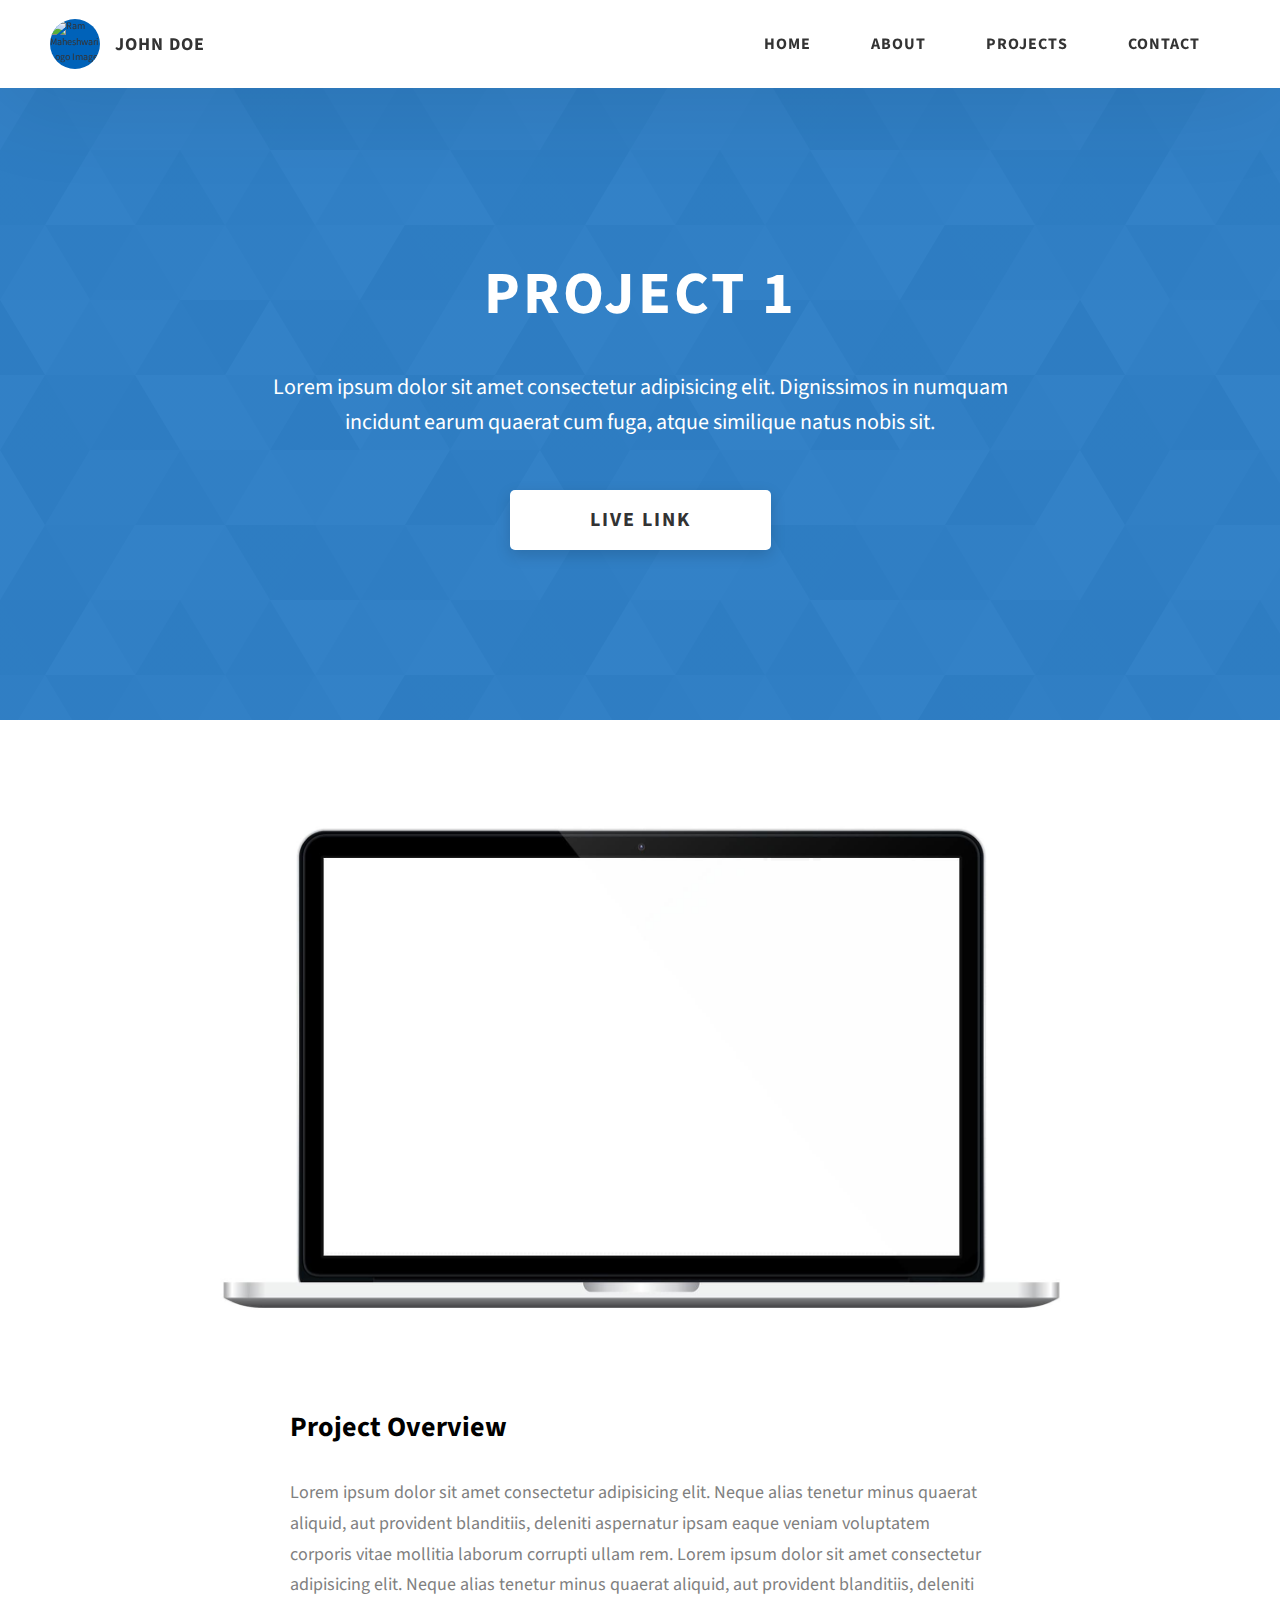
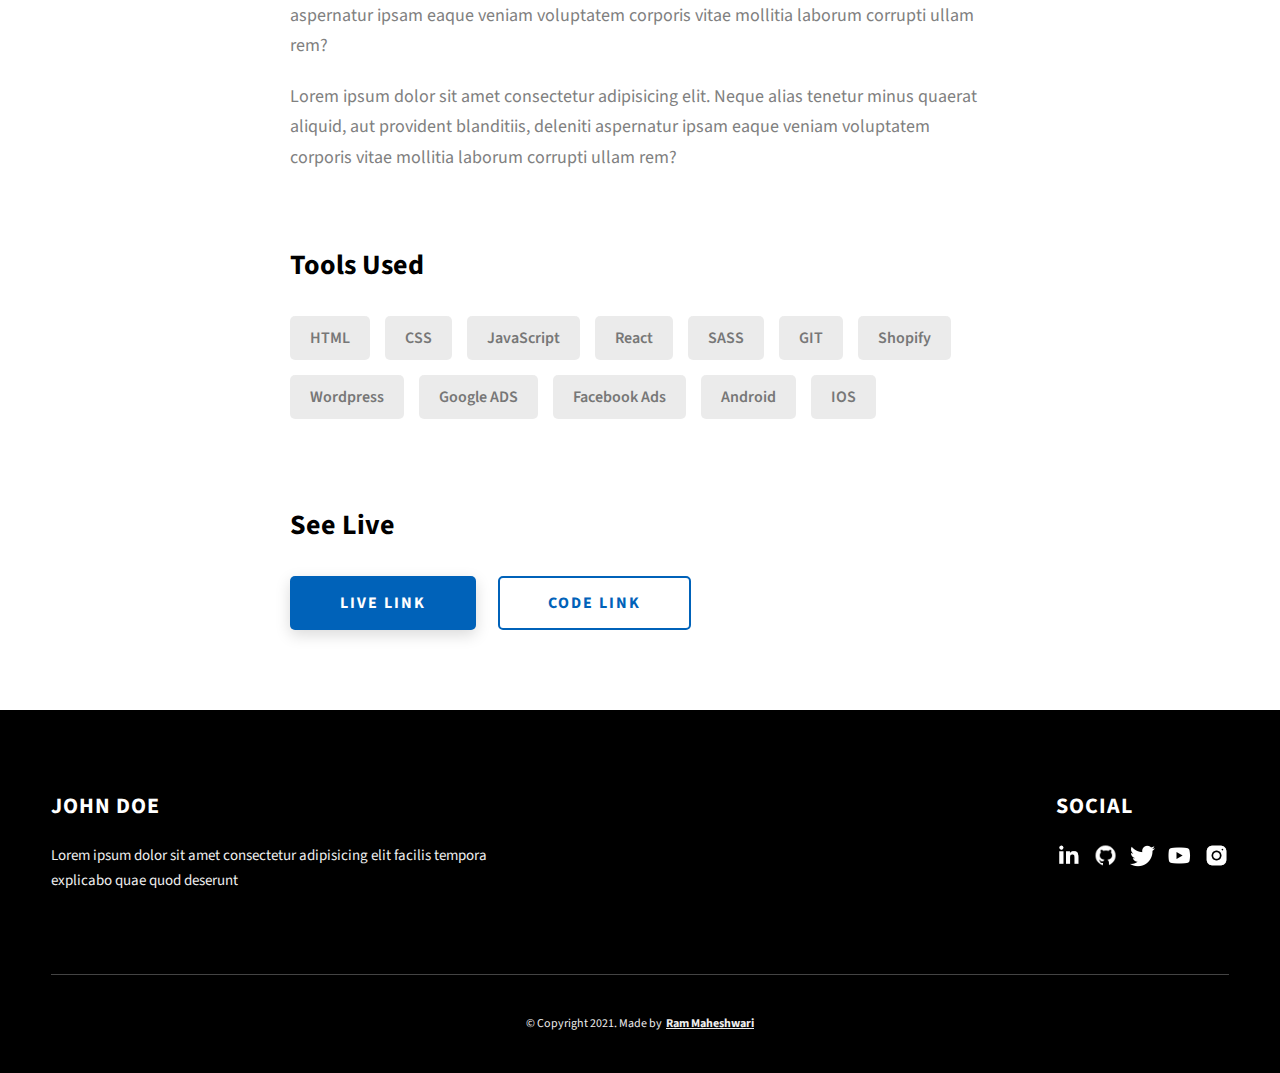
==== project-1.html @ fe513d48 "first commit" ====
<!DOCTYPE html>
<html lang="en">
  <head>
    <meta charset="UTF-8" />
    <meta name="viewport" content="width=device-width, initial-scale=1.0" />
    <meta http-equiv="X-UA-Compatible" content="ie=edge" />
    <title>Case Study of Project 1</title>
    <meta name="description" content="Case study page of Project" />

    <link rel="stylesheet" href="css/style.css" />

    <link rel="preconnect" href="https://fonts.googleapis.com" />
    <link rel="preconnect" href="https://fonts.gstatic.com" crossorigin />
    <link
      href="https://fonts.googleapis.com/css2?family=Source+Sans+Pro:wght@400;600;700;900&display=swap"
      rel="stylesheet"
    />
  </head>
  <body>
    <header class="header">
      <div class="header__content">
        <div class="header__logo-container">
          <div class="header__logo-img-cont">
            <img
              src="./assets/png/john-doe.png"
              alt="Ram Maheshwari Logo Image"
              class="header__logo-img"
            />
          </div>
          <span class="header__logo-sub">John Doe</span>
        </div>
        <div class="header__main">
          <ul class="header__links">
            <li class="header__link-wrapper">
              <a href="./index.html" class="header__link"> Home </a>
            </li>
            <li class="header__link-wrapper">
              <a href="./index.html#about" class="header__link">About </a>
            </li>
            <li class="header__link-wrapper">
              <a href="./index.html#projects" class="header__link">
                Projects
              </a>
            </li>
            <li class="header__link-wrapper">
              <a href="./index.html#contact" class="header__link"> Contact </a>
            </li>
          </ul>
          <div class="header__main-ham-menu-cont">
            <img
              src="./assets/svg/ham-menu.svg"
              alt="hamburger menu"
              class="header__main-ham-menu"
            />
            <img
              src="./assets/svg/ham-menu-close.svg"
              alt="hamburger menu close"
              class="header__main-ham-menu-close d-none"
            />
          </div>
        </div>
      </div>
      <div class="header__sm-menu">
        <div class="header__sm-menu-content">
          <ul class="header__sm-menu-links">
            <li class="header__sm-menu-link">
              <a href="./index.html"> Home </a>
            </li>

            <li class="header__sm-menu-link">
              <a href="./index.html#about"> About </a>
            </li>

            <li class="header__sm-menu-link">
              <a href="./index.html#projects"> Projects </a>
            </li>

            <li class="header__sm-menu-link">
              <a href="./index.html#contact"> Contact </a>
            </li>
          </ul>
        </div>
      </div>
    </header>
    <section class="project-cs-hero">
      <div class="project-cs-hero__content">
        <h1 class="heading-primary">Project 1</h1>
        <div class="project-cs-hero__info">
          <p class="text-primary">
            Lorem ipsum dolor sit amet consectetur adipisicing elit. Dignissimos
            in numquam incidunt earum quaerat cum fuga, atque similique natus
            nobis sit.
          </p>
        </div>
        <div class="project-cs-hero__cta">
          <a href="#" class="btn btn--bg" target="_blank">Live Link</a>
        </div>
      </div>
    </section>
    <section class="project-details">
      <div class="main-container">
        <div class="project-details__content">
          <div class="project-details__showcase-img-cont">
            <img
              src="./assets/jpeg/project-mockup-example.jpeg"
              alt="Project Image"
              class="project-details__showcase-img"
            />
          </div>
          <div class="project-details__content-main">
            <div class="project-details__desc">
              <h3 class="project-details__content-title">Project Overview</h3>
              <p class="project-details__desc-para">
                Lorem ipsum dolor sit amet consectetur adipisicing elit. Neque
                alias tenetur minus quaerat aliquid, aut provident blanditiis,
                deleniti aspernatur ipsam eaque veniam voluptatem corporis vitae
                mollitia laborum corrupti ullam rem. Lorem ipsum dolor sit amet
                consectetur adipisicing elit. Neque alias tenetur minus quaerat
                aliquid, aut provident blanditiis, deleniti aspernatur ipsam
                eaque veniam voluptatem corporis vitae mollitia laborum corrupti
                ullam rem?
              </p>
              <p class="project-details__desc-para">
                Lorem ipsum dolor sit amet consectetur adipisicing elit. Neque
                alias tenetur minus quaerat aliquid, aut provident blanditiis,
                deleniti aspernatur ipsam eaque veniam voluptatem corporis vitae
                mollitia laborum corrupti ullam rem?
              </p>
            </div>
            <div class="project-details__tools-used">
              <h3 class="project-details__content-title">Tools Used</h3>
              <div class="skills">
                <div class="skills__skill">HTML</div>
                <div class="skills__skill">CSS</div>
                <div class="skills__skill">JavaScript</div>
                <div class="skills__skill">React</div>
                <div class="skills__skill">SASS</div>
                <div class="skills__skill">GIT</div>
                <div class="skills__skill">Shopify</div>
                <div class="skills__skill">Wordpress</div>
                <div class="skills__skill">Google ADS</div>
                <div class="skills__skill">Facebook Ads</div>
                <div class="skills__skill">Android</div>
                <div class="skills__skill">IOS</div>
              </div>
            </div>
            <div class="project-details__links">
              <h3 class="project-details__content-title">See Live</h3>
              <a
                href="#"
                class="btn btn--med btn--theme project-details__links-btn"
                target="_blank"
                >Live Link</a
              >
              <a
                href="#"
                class="btn btn--med btn--theme-inv project-details__links-btn"
                target="_blank"
                >Code Link</a
              >
            </div>
          </div>
        </div>
      </div>
    </section>
    <footer class="main-footer">
      <div class="main-container">
        <div class="main-footer__upper">
          <div class="main-footer__row main-footer__row-1">
            <h2 class="heading heading-sm main-footer__heading-sm">
              <span>Social</span>
            </h2>
            <div class="main-footer__social-cont">
              <a target="_blank" rel="noreferrer" href="#">
                <img
                  class="main-footer__icon"
                  src="./assets/png/linkedin-ico.png"
                  alt="icon"
                />
              </a>
              <a target="_blank" rel="noreferrer" href="#">
                <img
                  class="main-footer__icon"
                  src="./assets/png/github-ico.png"
                  alt="icon"
                />
              </a>
              <a target="_blank" rel="noreferrer" href="#">
                <img
                  class="main-footer__icon"
                  src="./assets/png/twitter-ico.png"
                  alt="icon"
                />
              </a>
              <a target="_blank" rel="noreferrer" href="#">
                <img
                  class="main-footer__icon"
                  src="./assets/png/yt-ico.png"
                  alt="icon"
                />
              </a>
              <a target="_blank" rel="noreferrer" href="#">
                <img
                  class="main-footer__icon main-footer__icon--mr-none"
                  src="./assets/png/insta-ico.png"
                  alt="icon"
                />
              </a>
            </div>
          </div>
          <div class="main-footer__row main-footer__row-2">
            <h4 class="heading heading-sm text-lt">John Doe</h4>
            <p class="main-footer__short-desc">
              Lorem ipsum dolor sit amet consectetur adipisicing elit facilis
              tempora explicabo quae quod deserunt
            </p>
          </div>
        </div>

        <div class="main-footer__lower">
          &copy; Copyright 2021. Made by
          <a rel="noreferrer" target="_blank" href="https://rammaheshwari.com"
            >Ram Maheshwari</a
          >
        </div>
      </div>
    </footer>
    <script src="./index.js"></script>
  </body>
</html>
---- css/style.css ----
/*
0 - 600px:      Phone
600 - 900px:    Tablet portrait
900 - 1200px:   Tablet landscape
[1200 - 1800] is where our normal styles apply
1800px + :      Big desktop
$breakpoint arguement choices:
- phone
- tab-port
- tab-land
- big-desktop

Inside media queries 1em is always 16px i.e 1em = 16px at every screen size only inside media queries
*/
*,
*::after,
*::before {
  margin: 0;
  padding: 0;
  box-sizing: inherit;
  font-family: inherit; }

html {
  font-size: 62.5%;
  scroll-behavior: smooth; }
  @media only screen and (max-width: 75em) {
    html {
      font-size: 59%; } }
  @media only screen and (max-width: 56.25em) {
    html {
      font-size: 56%; } }
  @media only screen and (min-width: 112.5em) {
    html {
      font-size: 65%; } }

body {
  box-sizing: border-box;
  position: relative;
  line-height: 1.5;
  font-family: sans-serif;
  overflow-x: hidden;
  overflow-y: scroll;
  font-family: 'Source Sans Pro', sans-serif; }

a {
  text-decoration: none;
  color: inherit; }

li {
  list-style: none; }

input:focus,
button:focus,
a:focus,
textarea:focus {
  outline: none; }

button {
  border: none;
  cursor: pointer; }

textarea {
  resize: none; }

.heading-primary {
  font-size: 6rem;
  text-transform: uppercase;
  letter-spacing: 3px;
  text-align: center; }
  @media only screen and (max-width: 37.5em) {
    .heading-primary {
      font-size: 4.5rem; } }

.heading-sec__mb-bg {
  margin-bottom: 11rem; }
  @media only screen and (max-width: 56.25em) {
    .heading-sec__mb-bg {
      margin-bottom: 8rem; } }

.heading-sec__mb-med {
  margin-bottom: 9rem; }
  @media only screen and (max-width: 56.25em) {
    .heading-sec__mb-med {
      margin-bottom: 8rem; } }

.heading-sec__main {
  display: block;
  font-size: 4rem;
  text-transform: uppercase;
  letter-spacing: 1px;
  letter-spacing: 3px;
  text-align: center;
  margin-bottom: 3.5rem;
  position: relative; }
  .heading-sec__main--lt {
    color: #fff; }
    .heading-sec__main--lt::after {
      content: '';
      background: #fff !important; }
  .heading-sec__main::after {
    content: '';
    position: absolute;
    top: calc(100% + 1.5rem);
    height: 5px;
    width: 3rem;
    background: #0062b9;
    left: 50%;
    transform: translateX(-50%);
    border-radius: 5px; }
    @media only screen and (max-width: 37.5em) {
      .heading-sec__main::after {
        top: calc(100% + 1.2rem); } }

.heading-sec__sub {
  display: block;
  text-align: center;
  color: #777;
  font-size: 2rem;
  font-weight: 500;
  max-width: 80rem;
  margin: auto;
  line-height: 1.6; }
  @media only screen and (max-width: 37.5em) {
    .heading-sec__sub {
      font-size: 1.8rem; } }
  .heading-sec__sub--lt {
    color: #eee; }

.heading-sm {
  font-size: 2.2rem;
  text-transform: uppercase;
  letter-spacing: 1px; }

.main-container {
  max-width: 120rem;
  margin: auto;
  width: 92%; }

.btn {
  background: #fff;
  color: #333;
  text-transform: uppercase;
  letter-spacing: 2px;
  display: inline-block;
  font-weight: 700;
  border-radius: 5px;
  box-shadow: 0 5px 15px 0 rgba(0, 0, 0, 0.15);
  transition: transform .3s; }
  .btn:hover {
    transform: translateY(-3px); }
  .btn--bg {
    padding: 1.5rem 8rem;
    font-size: 2rem; }
  .btn--med {
    padding: 1.5rem 5rem;
    font-size: 1.6rem; }
  .btn--theme {
    background: #0062b9;
    color: #fff; }
  .btn--theme-inv {
    color: #0062b9;
    background: #fff;
    border: 2px solid #0062b9;
    box-shadow: none;
    padding: calc(1.5rem - 2px) calc(5rem - 2px); }

.sec-pad {
  padding: 12rem 0; }
  @media only screen and (max-width: 56.25em) {
    .sec-pad {
      padding: 8rem 0; } }

.text-primary {
  color: #fff;
  font-size: 2.2rem;
  text-align: center;
  width: 100%;
  line-height: 1.6; }
  @media only screen and (max-width: 37.5em) {
    .text-primary {
      font-size: 2rem; } }

.d-none {
  display: none; }

.home-hero {
  color: #fff;
  background: linear-gradient(to right, rgba(0, 98, 185, 0.8), rgba(0, 98, 185, 0.8)), url(../../assets/svg/common-bg.svg);
  background-position: center;
  height: 100vh;
  min-height: 80rem;
  max-height: 120rem;
  position: relative; }
  @media only screen and (max-width: 37.5em) {
    .home-hero {
      height: unset;
      min-height: unset; } }
  .home-hero__socials {
    position: absolute;
    top: 50%;
    border: 2px solid #eee;
    border-left: 2px solid #eee;
    transform: translateY(-50%); }
    @media only screen and (max-width: 56.25em) {
      .home-hero__socials {
        display: none; } }
  .home-hero__mouse-scroll-cont {
    position: absolute;
    bottom: 3%;
    left: 50%;
    transform: translateX(-50%); }
    @media only screen and (max-width: 37.5em) {
      .home-hero__mouse-scroll-cont {
        display: none; } }
  .home-hero__social {
    width: 5rem; }
  .home-hero__social-icon-link {
    width: 100%;
    display: block;
    padding: 1.2rem;
    border-bottom: 2px solid #eee;
    transition: background .3s; }
    .home-hero__social-icon-link:hover {
      background: rgba(255, 255, 255, 0.1); }
    .home-hero__social-icon-link--bd-none {
      border-bottom: 0; }
  .home-hero__social-icon {
    width: 100%; }
  .home-hero__content {
    position: absolute;
    top: 50%;
    left: 50%;
    transform: translate(-50%, -50%);
    max-width: 90rem;
    width: 92%; }
    @media only screen and (max-width: 37.5em) {
      .home-hero__content {
        padding: 19rem 0 13rem 0;
        margin: auto;
        position: static;
        transform: translate(0, 0); } }
  .home-hero__info {
    margin: 3rem auto 0 auto;
    max-width: 80rem; }
  .home-hero__cta {
    margin-top: 5rem;
    text-align: center; }

.about {
  background: #fafafa; }
  .about__content {
    display: grid;
    grid-template-columns: 1fr 1fr;
    grid-gap: 10rem; }
    @media only screen and (max-width: 56.25em) {
      .about__content {
        grid-template-columns: 1fr;
        grid-gap: 8rem; } }
    .about__content-title {
      font-weight: 700;
      font-size: 2.8rem;
      margin-bottom: 3rem; }
      @media only screen and (max-width: 37.5em) {
        .about__content-title {
          font-size: 2.4rem; } }
    .about__content-details-para {
      font-size: 1.8rem;
      color: grey;
      max-width: 60rem;
      line-height: 1.7;
      margin-bottom: 1rem; }
      .about__content-details-para--hl {
        font-weight: 700;
        margin: 0 3px; }
      .about__content-details-para:last-child {
        margin-bottom: 4rem; }

.projects__row {
  display: grid;
  grid-template-columns: 1.5fr 1fr;
  grid-gap: 5rem;
  margin-bottom: 11rem; }
  @media only screen and (max-width: 56.25em) {
    .projects__row {
      grid-template-columns: 1fr;
      grid-gap: 2rem;
      margin-bottom: 8rem; } }
  @media only screen and (max-width: 56.25em) {
    .projects__row {
      text-align: center; } }
  .projects__row:last-child {
    margin-bottom: 0; }
  .projects__row-img-cont {
    overflow: hidden; }
  .projects__row-img {
    width: 100%;
    display: block;
    object-fit: cover; }
  .projects__row-content {
    padding: 2rem 0;
    display: flex;
    justify-content: center;
    flex-direction: column;
    align-items: flex-start; }
    @media only screen and (max-width: 56.25em) {
      .projects__row-content {
        align-items: center; } }
    .projects__row-content-title {
      font-weight: 700;
      font-size: 2.8rem;
      margin-bottom: 2rem; }
      @media only screen and (max-width: 37.5em) {
        .projects__row-content-title {
          font-size: 2.4rem; } }
    .projects__row-content-desc {
      font-size: 1.8rem;
      color: grey;
      max-width: 60rem;
      line-height: 1.7;
      margin-bottom: 3rem; }
      @media only screen and (max-width: 37.5em) {
        .projects__row-content-desc {
          font-size: 1.7rem; } }

.contact {
  background: linear-gradient(to right, rgba(0, 98, 185, 0.8), rgba(0, 98, 185, 0.8)), url(../../assets/svg/common-bg.svg);
  background-size: cover;
  background-position: center; }
  .contact__form-container {
    box-shadow: 0 0 10px rgba(0, 0, 0, 0.1);
    background: white;
    padding: 4rem;
    margin-top: 6rem;
    max-width: 80rem;
    text-align: right;
    width: 95%;
    border-radius: 5px;
    margin: 5rem auto 0 auto; }
    @media only screen and (max-width: 37.5em) {
      .contact__form-container {
        padding: 3rem; } }
  .contact__form-field {
    margin-bottom: 4rem; }
    @media only screen and (max-width: 37.5em) {
      .contact__form-field {
        margin-bottom: 3rem; } }
  .contact__form-label {
    color: #666;
    font-size: 1.4rem;
    letter-spacing: 1px;
    font-weight: 700;
    margin-bottom: 1rem;
    display: block;
    text-align: left; }
  .contact__form-input {
    color: #333;
    padding: 2rem;
    width: 100%;
    border: 1px solid #ebebeb;
    font-size: 1.6rem;
    letter-spacing: 0px;
    background: #f0f0f0;
    border-radius: 5px;
    font-weight: 600;
    /* Code for Modern Browsers */
    /* Code for WebKit, Blink, Edge */
    /* Code for Internet Explorer 10-11 */
    /* Code for Microsoft Edge */
    /* Code for Mozilla Firefox 4 to 18 */
    /* Code for Mozilla Firefox 19+ */ }
    .contact__form-input::placeholder {
      color: #999;
      font-weight: 600;
      font-size: 1.6rem; }
    .contact__form-input::-webkit-input-placeholder {
      color: #999;
      font-weight: 600;
      font-size: 1.6rem; }
    .contact__form-input:-ms-input-placeholder {
      color: #999;
      font-weight: 600;
      font-size: 1.6rem; }
    .contact__form-input::-ms-input-placeholder {
      color: #999;
      font-weight: 600;
      font-size: 1.6rem; }
    .contact__form-input:-moz-placeholder {
      opacity: 1;
      color: #999;
      font-weight: 600;
      font-size: 1.6rem; }
    .contact__form-input::-moz-placeholder {
      opacity: 1;
      color: #999;
      font-weight: 600;
      font-size: 1.6rem; }
  .contact__btn {
    width: 30%;
    padding: 2rem 4rem;
    font-size: 1.6rem; }
    @media only screen and (max-width: 37.5em) {
      .contact__btn {
        width: 100%; } }

.project-cs-hero {
  color: #fff;
  background: linear-gradient(to right, rgba(0, 98, 185, 0.8), rgba(0, 98, 185, 0.8)), url(../../assets/svg/common-bg.svg);
  background-size: cover;
  background-position: center;
  position: relative; }
  @media only screen and (max-width: 37.5em) {
    .project-cs-hero {
      height: unset;
      min-height: unset; } }
  .project-cs-hero__content {
    padding: 25rem 0 17rem 0;
    max-width: 90rem;
    width: 92%;
    margin: auto; }
    @media only screen and (max-width: 37.5em) {
      .project-cs-hero__content {
        padding: 19rem 0 13rem 0;
        margin: auto;
        position: static;
        transform: translate(0, 0); } }
  .project-cs-hero__info {
    margin: 3rem auto 0 auto;
    max-width: 80rem; }
  .project-cs-hero__cta {
    margin-top: 5rem;
    text-align: center; }

.project-details__content {
  padding: 8rem 0;
  max-width: 90rem;
  margin: auto; }
  .project-details__content-title {
    font-weight: 700;
    font-size: 2.8rem;
    margin-bottom: 3rem; }
    @media only screen and (max-width: 37.5em) {
      .project-details__content-title {
        font-size: 2.4rem; } }

.project-details__showcase-img-cont {
  width: 100%;
  margin-bottom: 6rem; }

.project-details__showcase-img {
  width: 100%; }

.project-details__content-main {
  width: 100%;
  max-width: 70rem;
  margin: auto; }

.project-details__desc {
  margin: 0 0 7rem 0; }
  .project-details__desc-para {
    font-size: 1.8rem;
    line-height: 1.7;
    color: grey;
    margin-bottom: 2rem; }

.project-details__tools-used {
  margin: 0 0 7rem 0; }
  .project-details__tools-used-list {
    display: flex;
    flex-wrap: wrap; }
  .project-details__tools-used-item {
    padding: 1rem 2rem;
    margin-bottom: 1.5rem;
    margin-right: 1.5rem;
    font-size: 1.6rem;
    background: rgba(153, 153, 153, 0.2);
    border-radius: 5px;
    font-weight: 600;
    color: #777; }

.project-details__links {
  margin: 0 0; }
  .project-details__links-btn {
    margin-right: 2rem; }
    @media only screen and (max-width: 37.5em) {
      .project-details__links-btn {
        margin-right: 0;
        width: 70%;
        margin-bottom: 2rem;
        text-align: center; } }
    .project-details__links-btn:last-child {
      margin: 0; }
      @media only screen and (max-width: 37.5em) {
        .project-details__links-btn:last-child {
          margin: 0; } }

.header {
  position: fixed;
  width: 100%;
  z-index: 1000;
  background: #000;
  background: #fff;
  box-shadow: 0 10px 100px rgba(0, 0, 0, 0.1); }
  .header__content {
    display: flex;
    align-items: center;
    justify-content: space-between;
    padding: 1rem 5rem; }
    @media only screen and (max-width: 56.25em) {
      .header__content {
        padding: 0 2rem; } }
  .header__logo-container {
    display: flex;
    align-items: center;
    cursor: pointer;
    color: #333;
    transition: color .3s; }
    .header__logo-container:hover {
      color: #0062b9; }
  .header__logo-img-cont {
    width: 5rem;
    height: 5rem;
    border-radius: 50px;
    overflow: hidden;
    margin-right: 1.5rem;
    background: #0062b9; }
    @media only screen and (max-width: 56.25em) {
      .header__logo-img-cont {
        width: 4.5rem;
        height: 4.5rem;
        margin-right: 1.2rem; } }
  .header__logo-img {
    width: 100%;
    height: 100%;
    object-fit: cover;
    object-position: center;
    display: block; }
  .header__logo-sub {
    font-size: 1.8rem;
    text-transform: uppercase;
    font-weight: 700;
    letter-spacing: 1px; }
  .header__links {
    display: flex; }
    @media only screen and (max-width: 37.5em) {
      .header__links {
        display: none; } }
  .header__link {
    padding: 2.2rem 3rem;
    display: inline-block;
    font-size: 1.6rem;
    color: #333;
    text-transform: uppercase;
    letter-spacing: 1px;
    font-weight: 700;
    transition: color .3s; }
    .header__link:hover {
      color: #0062b9; }
    @media only screen and (max-width: 56.25em) {
      .header__link {
        padding: 3rem 1.8rem;
        font-size: 1.5rem; } }
  .header__main-ham-menu-cont {
    display: none;
    width: 3rem;
    padding: 2.2rem 0; }
    @media only screen and (max-width: 37.5em) {
      .header__main-ham-menu-cont {
        display: block; } }
  .header__main-ham-menu {
    width: 100%; }
  .header__main-ham-menu-close {
    width: 100%; }
  .header__sm-menu {
    background: #fff;
    position: absolute;
    width: 100%;
    top: 100%;
    visibility: hidden;
    opacity: 0;
    transition: all .3s;
    box-shadow: 0px 5px 5px 0px rgba(0, 0, 0, 0.1);
    -webkit-box-shadow: 0px 5px 5px 0px rgba(0, 0, 0, 0.1);
    -moz-box-shadow: 0px 5px 5px 0px rgba(0, 0, 0, 0.1); }
    .header__sm-menu--active {
      visibility: hidden;
      opacity: 0; }
      @media only screen and (max-width: 37.5em) {
        .header__sm-menu--active {
          visibility: visible;
          opacity: 1; } }
  .header__sm-menu-link a {
    display: block;
    text-decoration: none;
    padding: 2.5rem 3rem;
    font-size: 1.6rem;
    color: #333;
    text-align: right;
    border-bottom: 1px solid #eee;
    font-weight: 700;
    text-transform: uppercase;
    letter-spacing: 2px;
    transition: color .3s; }
    .header__sm-menu-link a:hover {
      color: #0062b9; }
  .header__sm-menu-link:first-child a {
    border-top: 1px solid #eee; }
  .header__sm-menu-link-last {
    border-bottom: 0; }

.main-footer {
  background: #000;
  color: #fff; }
  .main-footer__upper {
    display: flex;
    justify-content: space-between;
    padding: 8rem 0; }
    @media only screen and (max-width: 56.25em) {
      .main-footer__upper {
        padding: 6rem 0; } }
    @media only screen and (max-width: 37.5em) {
      .main-footer__upper {
        display: block; } }
  .main-footer__row-1 {
    order: 2; }
    @media only screen and (max-width: 56.25em) {
      .main-footer__row-1 {
        margin-bottom: 5rem; } }
  .main-footer__row-2 {
    width: 40%;
    order: 1;
    max-width: 50rem; }
    @media only screen and (max-width: 56.25em) {
      .main-footer__row-2 {
        width: 100%; } }
  .main-footer__short-desc {
    margin-top: 2rem;
    color: #eee;
    font-size: 1.5rem;
    line-height: 1.7; }
  .main-footer__social-cont {
    margin-top: 2rem; }
  .main-footer__icon {
    margin-right: 1rem;
    width: 2.5rem; }
    .main-footer__icon--mr-none {
      margin-right: 0; }
  .main-footer__lower {
    padding: 4rem 0;
    border-top: 1px solid #444;
    color: #eee;
    font-size: 1.2rem;
    text-align: left;
    text-align: center; }
    .main-footer__lower a {
      text-decoration: underline;
      font-weight: bold;
      margin-left: 2px; }
    @media only screen and (max-width: 56.25em) {
      .main-footer__lower {
        padding: 3.5rem 0; } }

.skills {
  display: flex;
  flex-wrap: wrap; }
  .skills__skill {
    padding: 1rem 2rem;
    margin-bottom: 1.5rem;
    margin-right: 1.5rem;
    font-size: 1.6rem;
    background: rgba(153, 153, 153, 0.2);
    border-radius: 5px;
    font-weight: 600;
    color: #777; }

.mouse {
  width: 25px;
  height: 40px;
  border: 2px solid #eee;
  border-radius: 60px;
  position: relative;
  overflow: hidden; }
  .mouse::before {
    content: '';
    width: 5px;
    height: 5px;
    position: absolute;
    top: 7px;
    left: 50%;
    transform: translateX(-50%);
    background-color: #eee;
    border-radius: 50%;
    opacity: 1;
    animation: wheel 1.3s infinite;
    -webkit-animation: wheel 1.3s infinite; }

@keyframes wheel {
  to {
    opacity: 0;
    top: 27px; } }

@-webkit-keyframes wheel {
  to {
    opacity: 0;
    top: 27px; } }
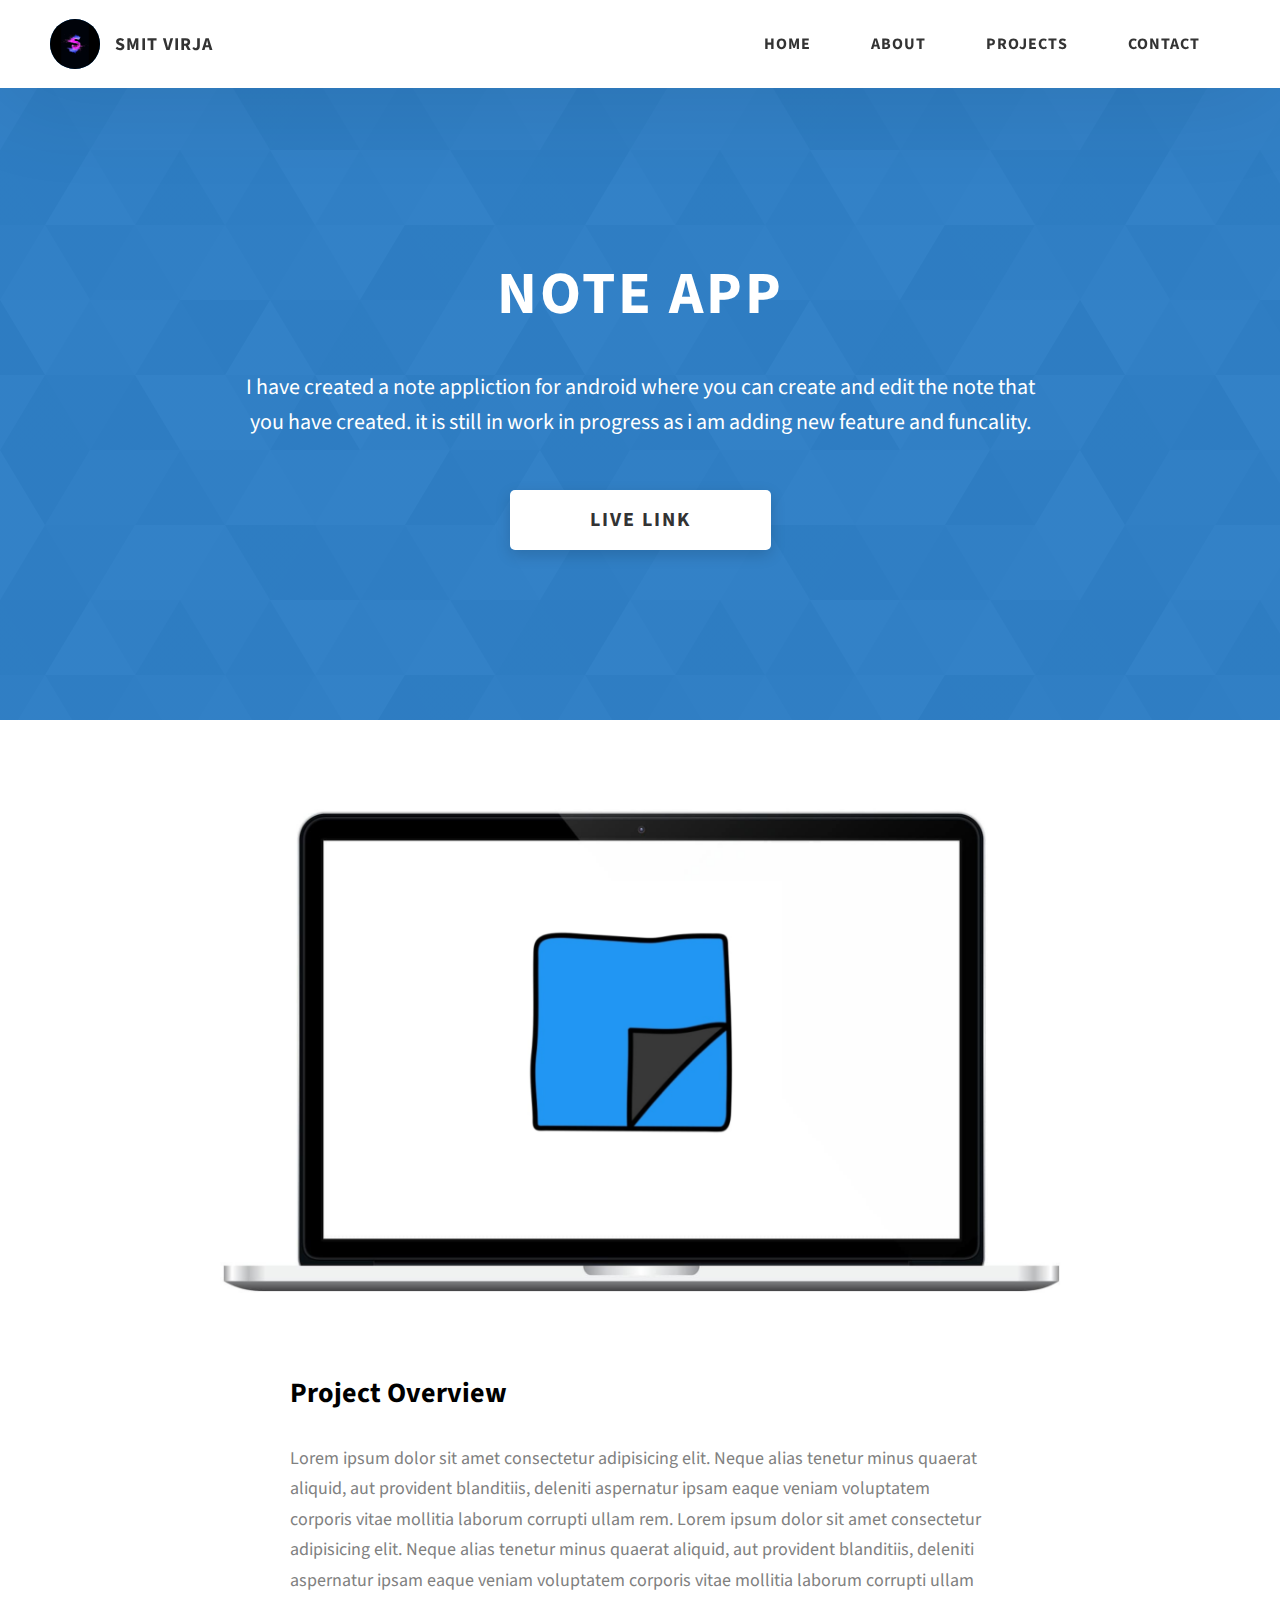
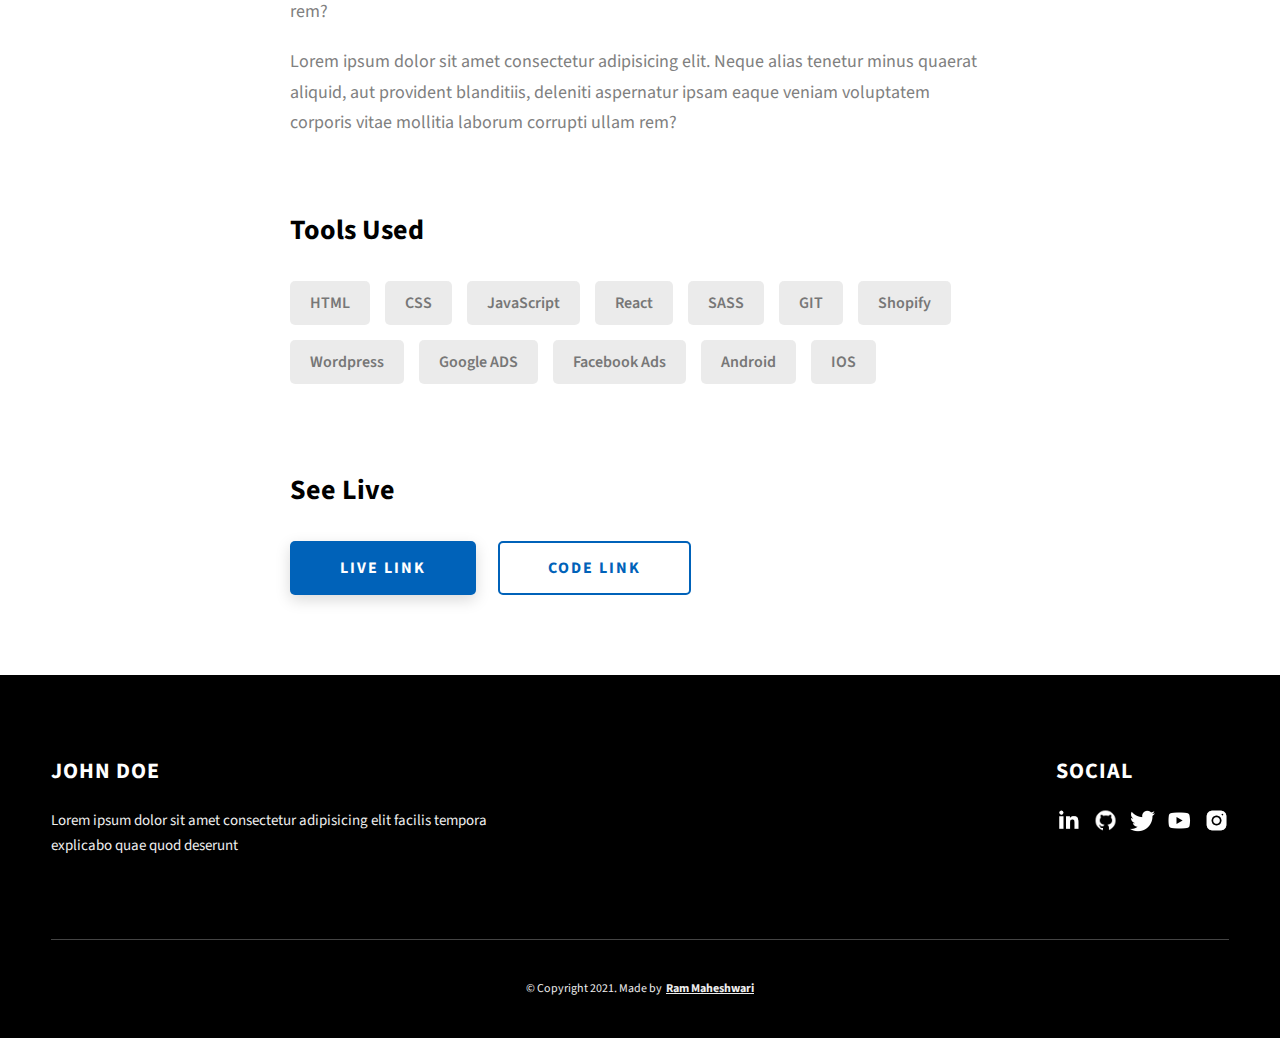
==== commit 892e21dd: "5 commit" ====
--- a/project-1.html
+++ b/project-1.html
@@ -4,7 +4,7 @@
     <meta charset="UTF-8" />
     <meta name="viewport" content="width=device-width, initial-scale=1.0" />
     <meta http-equiv="X-UA-Compatible" content="ie=edge" />
-    <title>Case Study of Project 1</title>
+    <title>Case Study of Note App</title>
     <meta name="description" content="Case study page of Project" />
 
     <link rel="stylesheet" href="css/style.css" />
@@ -22,12 +22,12 @@
         <div class="header__logo-container">
           <div class="header__logo-img-cont">
             <img
-              src="./assets/png/john-doe.png"
-              alt="Ram Maheshwari Logo Image"
+              src="./assets/png/hello sunday.png"
+              alt="smit Logo Image"
               class="header__logo-img"
             />
           </div>
-          <span class="header__logo-sub">John Doe</span>
+          <span class="header__logo-sub">Smit virja</span>
         </div>
         <div class="header__main">
           <ul class="header__links">
@@ -84,12 +84,11 @@
     </header>
     <section class="project-cs-hero">
       <div class="project-cs-hero__content">
-        <h1 class="heading-primary">Project 1</h1>
+        <h1 class="heading-primary">Note App</h1>
         <div class="project-cs-hero__info">
           <p class="text-primary">
-            Lorem ipsum dolor sit amet consectetur adipisicing elit. Dignissimos
-            in numquam incidunt earum quaerat cum fuga, atque similique natus
-            nobis sit.
+            I have created a note appliction for android where you can create and edit the note that you 
+            have created. it is still in work in progress as i am adding new feature and funcality.
           </p>
         </div>
         <div class="project-cs-hero__cta">
@@ -102,7 +101,7 @@
         <div class="project-details__content">
           <div class="project-details__showcase-img-cont">
             <img
-              src="./assets/jpeg/project-mockup-example.jpeg"
+              src="./assets/png/HE.png"
               alt="Project Image"
               class="project-details__showcase-img"
             />
@@ -153,7 +152,7 @@
                 >Live Link</a
               >
               <a
-                href="#"
+                href="https://github.com/Smitvirja/notes-app"
                 class="btn btn--med btn--theme-inv project-details__links-btn"
                 target="_blank"
                 >Code Link</a
--- a/css/style.css
+++ b/css/style.css
@@ -185,7 +185,7 @@
 
 .home-hero {
   color: #fff;
-  background: linear-gradient(to right, rgba(0, 98, 185, 0.8), rgba(0, 98, 185, 0.8)), url(../../assets/svg/common-bg.svg);
+  background: linear-gradient(to right, rgba(112, 162, 214, 0.8), rgba(0, 98, 185, 0.8)), url(../../assets/svg/common-bg.svg);
   background-position: center;
   height: 100vh;
   min-height: 80rem;
@@ -323,7 +323,7 @@
           font-size: 1.7rem; } }
 
 .contact {
-  background: linear-gradient(to right, rgba(0, 98, 185, 0.8), rgba(0, 98, 185, 0.8)), url(../../assets/svg/common-bg.svg);
+  background: linear-gradient(to right, rgba(112, 162, 214, 0.8), rgba(0, 98, 185, 0.8)), url(../../assets/svg/common-bg.svg);
   background-size: cover;
   background-position: center; }
   .contact__form-container {
